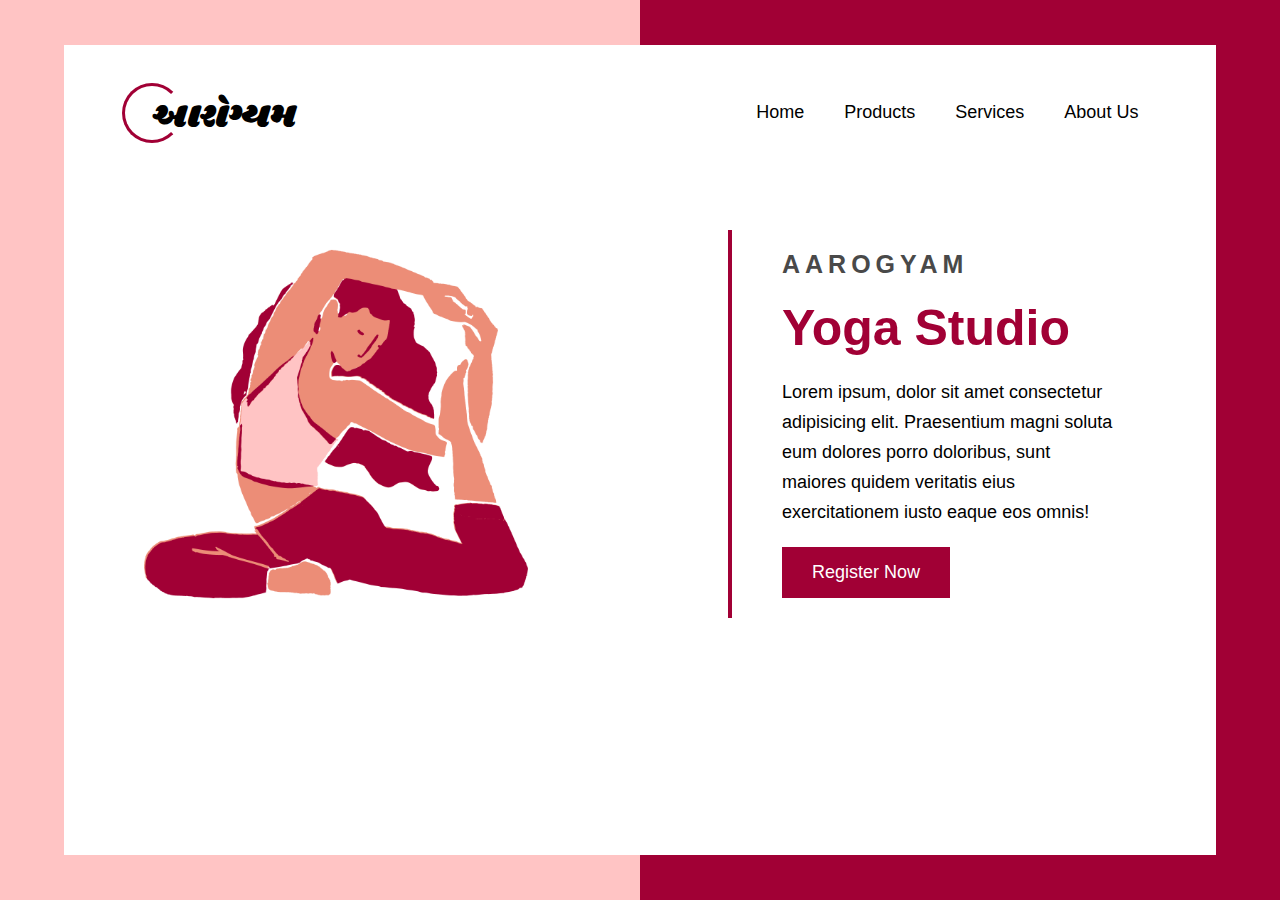
==== Task 1 - Responsive Landing Page/index.html @ a568bc3c "Task 4 contact complete" ====
<!DOCTYPE html>
<html lang="en">
<head>
    <meta charset="UTF-8">
    <meta name="viewport" content="width=device-width, initial-scale=1.0">
    <style>
        @import url('https://fonts.googleapis.com/css2?family=Shrikhand&display=swap');
        </style>
    <link rel="stylesheet" href="styles.css">
    <title>Task-1</title>
</head>
<body>
    <div class="container">
        <div class="wrapper">
            <nav class="navbar">
                <div class="logo"></div>
                <ul class="navlist">
                    <li><a hef="#">Home</a></li>
                    <li><a hef="#">Products</a></li>
                    <li><a hef="#">Services</a></li>
                    <li><a hef="#">About Us</a></li>
                </ul>
                <div class="hamburger">
                    <span></span>
                    <span></span>
                    <span></span>
                </div>    
            </nav>
            <div class="hero">
                <img src="images/6.png" alt="">
                <div class="content">
                    <h3>Aarogyam</h3>
                    <h1>Yoga Studio</h1>
                    <p>Lorem ipsum, dolor sit amet consectetur adipisicing elit. Praesentium magni soluta eum dolores porro doloribus, sunt maiores quidem veritatis eius exercitationem iusto eaque eos omnis!</p>
                    <button>Register Now</button>
                </div>
            </div>
        </div>
    </div>
</body>
</html>
---- Task 1 - Responsive Landing Page/styles.css ----
*{
    margin: 0;
    padding: 0;
    box-sizing: border-box;
    font-family: Arial, Helvetica, sans-serif;
}
.container{
    background: linear-gradient(90deg, #FFC4C4 50%, #A10035 50%);
    height: 100vh;
    display: flex;
    justify-content: center;
    align-items: center;
}
.wrapper{
    width: 90%;
    height: 90vh;
    background-color:#ffffff;
}
.navbar .logo{
    width: 60px;
    height: 60px;
    background-color: transparent;
    border:3px solid #A10035;
    border-radius: 50%;
    border-right-color: transparent;
    position: relative;
}
.navbar .logo::before{
    content: "આરોગ્યમ";
    color: black;
    font-size: 35px;
    position: absolute;
    left: 50%;
    right: 50%;
    transform: translate(-10%, 9%);
    font-family: "Shrikhand", serif;
}
.navbar{
    width: 90%;
    margin: auto;
    height: 15vh;
}
.navbar , .navlist{
    display: flex;
    justify-content: space-between;
    align-items: center;
}
.navlist li{
    list-style: none;
    padding: 20px;
}
.navlist a{
    color:black;
    font-size: 18px;
    text-decoration: none;
    cursor: pointer;
    position: relative;
}
.navlist a::before{
    content: "";
    position: absolute;
    bottom: -6px;
    left: 0;
    width: 0;
    height: 2px;
    background-color: black;
}
.navlist a:hover::before{
    width: 100%;
    transition: 0.5s ease-in-out;
}
.hero{
    display: flex;
    justify-content: center;
    align-items: center;
    padding: 50px;
}
.hero img{
    width: 30vw;
    margin-left: 30px;
    /* height: 40vw; */
}
.content{
    margin-left: 200px;
    display: flex;
    align-items: flex-start;
    justify-content: center;
    flex-direction: column;
    gap: 20px;
    border-left: 4px solid #A10035;
    padding: 20px 50px;
}
.content h3{
    color: rgb(73, 73, 73);
    font-size: 25px;
    text-transform: uppercase;
    letter-spacing: 5px;
}
.content h1{
    color:#A10035;
    font-size: 50px;
}
.content p{
    color: black;
    font-size: 18px;
    line-height: 30px;
}
.content button{
    padding: 15px 30px;
    font-size: 18px;
    color: white;
    border: none;
    cursor: pointer;
    background-color: #A10035;
}
.container button:hover{
    background-color: #FFC4C4;
    color: #A10035;
}
.hamburger{
    display: none;
}
.hamburger span{
    width: 25px;
    height: 3px;
    background-color: #A10035;
    display: block;
    margin: 5px;
}





@media screen and (max-width: 796px){
    .wrapper{
        position: relative;
    }
    .navlist{
        position: absolute;
        flex-direction: column;
        right: -70%;
        top:0;
        background-color: #FFC4C4;
        width: 300px;
        height: 100%;
        justify-content: center;
    }
    .hamburger{
        display: block;
        z-index: 5;
    }
}
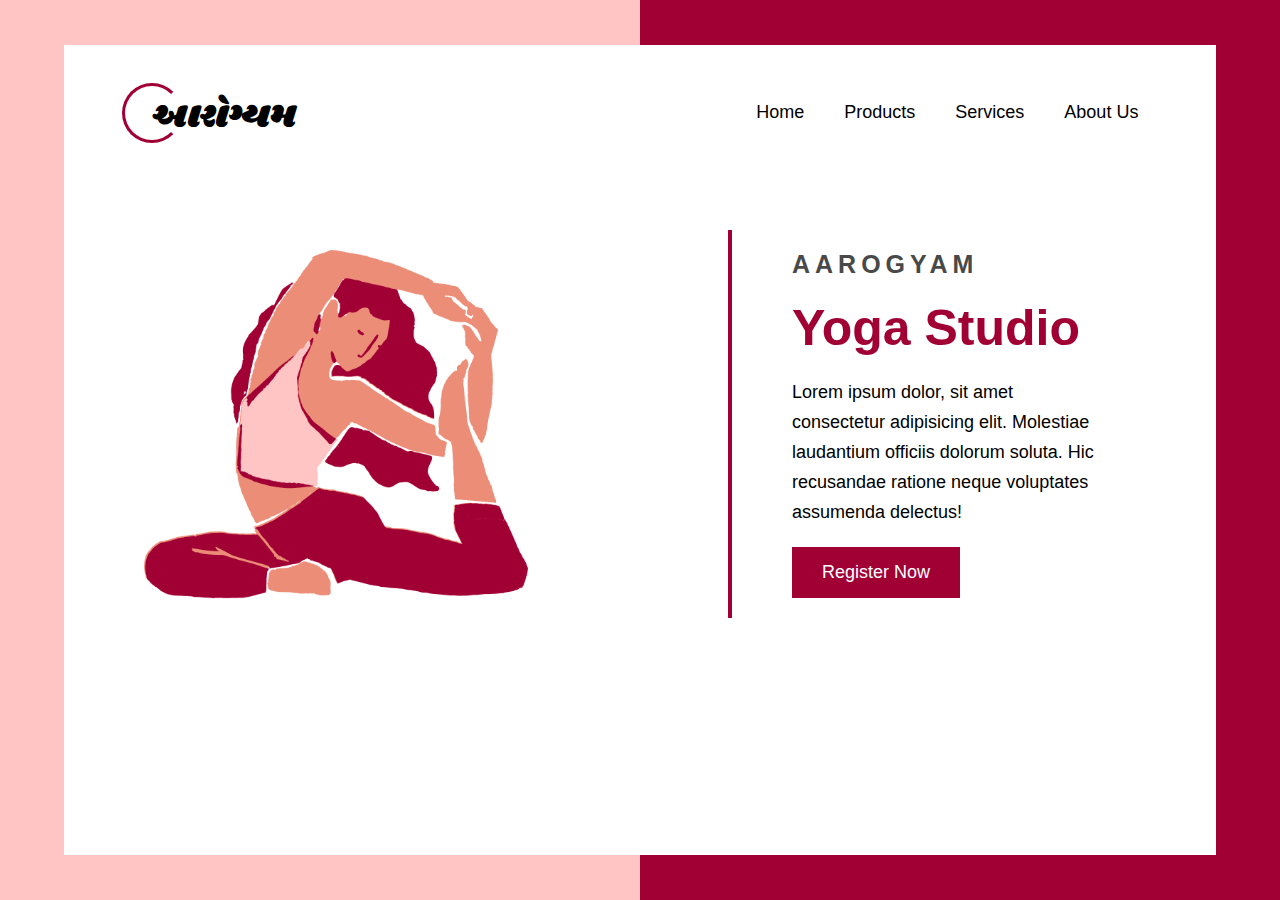
==== commit 4cf05511: "Task 1 complete" ====
--- a/Task 1 - Responsive Landing Page/index.html
+++ b/Task 1 - Responsive Landing Page/index.html
@@ -12,30 +12,32 @@
 <body>
     <div class="container">
         <div class="wrapper">
-            <nav class="navbar">
+            <div class="navbar">
                 <div class="logo"></div>
-                <ul class="navlist">
+                <ul class="navlist" id="navlist">
                     <li><a hef="#">Home</a></li>
                     <li><a hef="#">Products</a></li>
                     <li><a hef="#">Services</a></li>
                     <li><a hef="#">About Us</a></li>
                 </ul>
-                <div class="hamburger">
+                <div class="hamburger" id="hamburger">
                     <span></span>
                     <span></span>
                     <span></span>
-                </div>    
-            </nav>
+                </div>
+            </div>
+                    
             <div class="hero">
                 <img src="images/6.png" alt="">
                 <div class="content">
                     <h3>Aarogyam</h3>
                     <h1>Yoga Studio</h1>
-                    <p>Lorem ipsum, dolor sit amet consectetur adipisicing elit. Praesentium magni soluta eum dolores porro doloribus, sunt maiores quidem veritatis eius exercitationem iusto eaque eos omnis!</p>
+                    <p>Lorem ipsum dolor, sit amet consectetur adipisicing elit. Molestiae laudantium officiis dolorum soluta. Hic recusandae ratione neque voluptates assumenda delectus!</p>
                     <button>Register Now</button>
                 </div>
             </div>
         </div>
     </div>
+    <script src="script.js"></script>
 </body>
 </html>--- a/Task 1 - Responsive Landing Page/styles.css
+++ b/Task 1 - Responsive Landing Page/styles.css
@@ -63,7 +63,7 @@
     left: 0;
     width: 0;
     height: 2px;
-    background-color: black;
+    background-color: #A10035;
 }
 .navlist a:hover::before{
     width: 100%;
@@ -83,12 +83,13 @@
 .content{
     margin-left: 200px;
     display: flex;
+    justify-content: center;
     align-items: flex-start;
-    justify-content: center;
     flex-direction: column;
     gap: 20px;
+    /* -----vertical line-------- */
     border-left: 4px solid #A10035;
-    padding: 20px 50px;
+    padding: 20px 60px;
 }
 .content h3{
     color: rgb(73, 73, 73);
@@ -128,13 +129,31 @@
     margin: 5px;
 }
 
+@media screen and (max-width: 1207px){
+    .content h1{
+        font-size: 45px;
+    }
+    .content p{
+        font-size: 17px;
+        line-height: 25px;
+    }
+}
 
-
-
+@media screen and (max-width: 1110px){
+    .content{
+        padding: 0px 40px;
+        gap: 10px;
+    }
+    .content p{
+        font-size: 14px;
+        line-height: 25px;
+    }
+}
 
 @media screen and (max-width: 796px){
     .wrapper{
         position: relative;
+        overflow: hidden;
     }
     .navlist{
         position: absolute;
@@ -145,9 +164,30 @@
         width: 300px;
         height: 100%;
         justify-content: center;
+        transition: 0.5s ease-in-out;
+    }
+    .navlist-active{
+        right: 0;
+
     }
     .hamburger{
         display: block;
         z-index: 5;
     }
+    .hero img{
+       display: none;     
+    }
+    .content h1{
+        font-size: 50px;
+    }
+    .content p{
+        font-size: 18px;
+        line-height: 30px;
+    }
+    .content{
+        border-left: 4px solid #A10035;
+        /* padding: 20px 60px; */
+        padding: 20px 20px;
+        gap: 15px;
+    }
 }